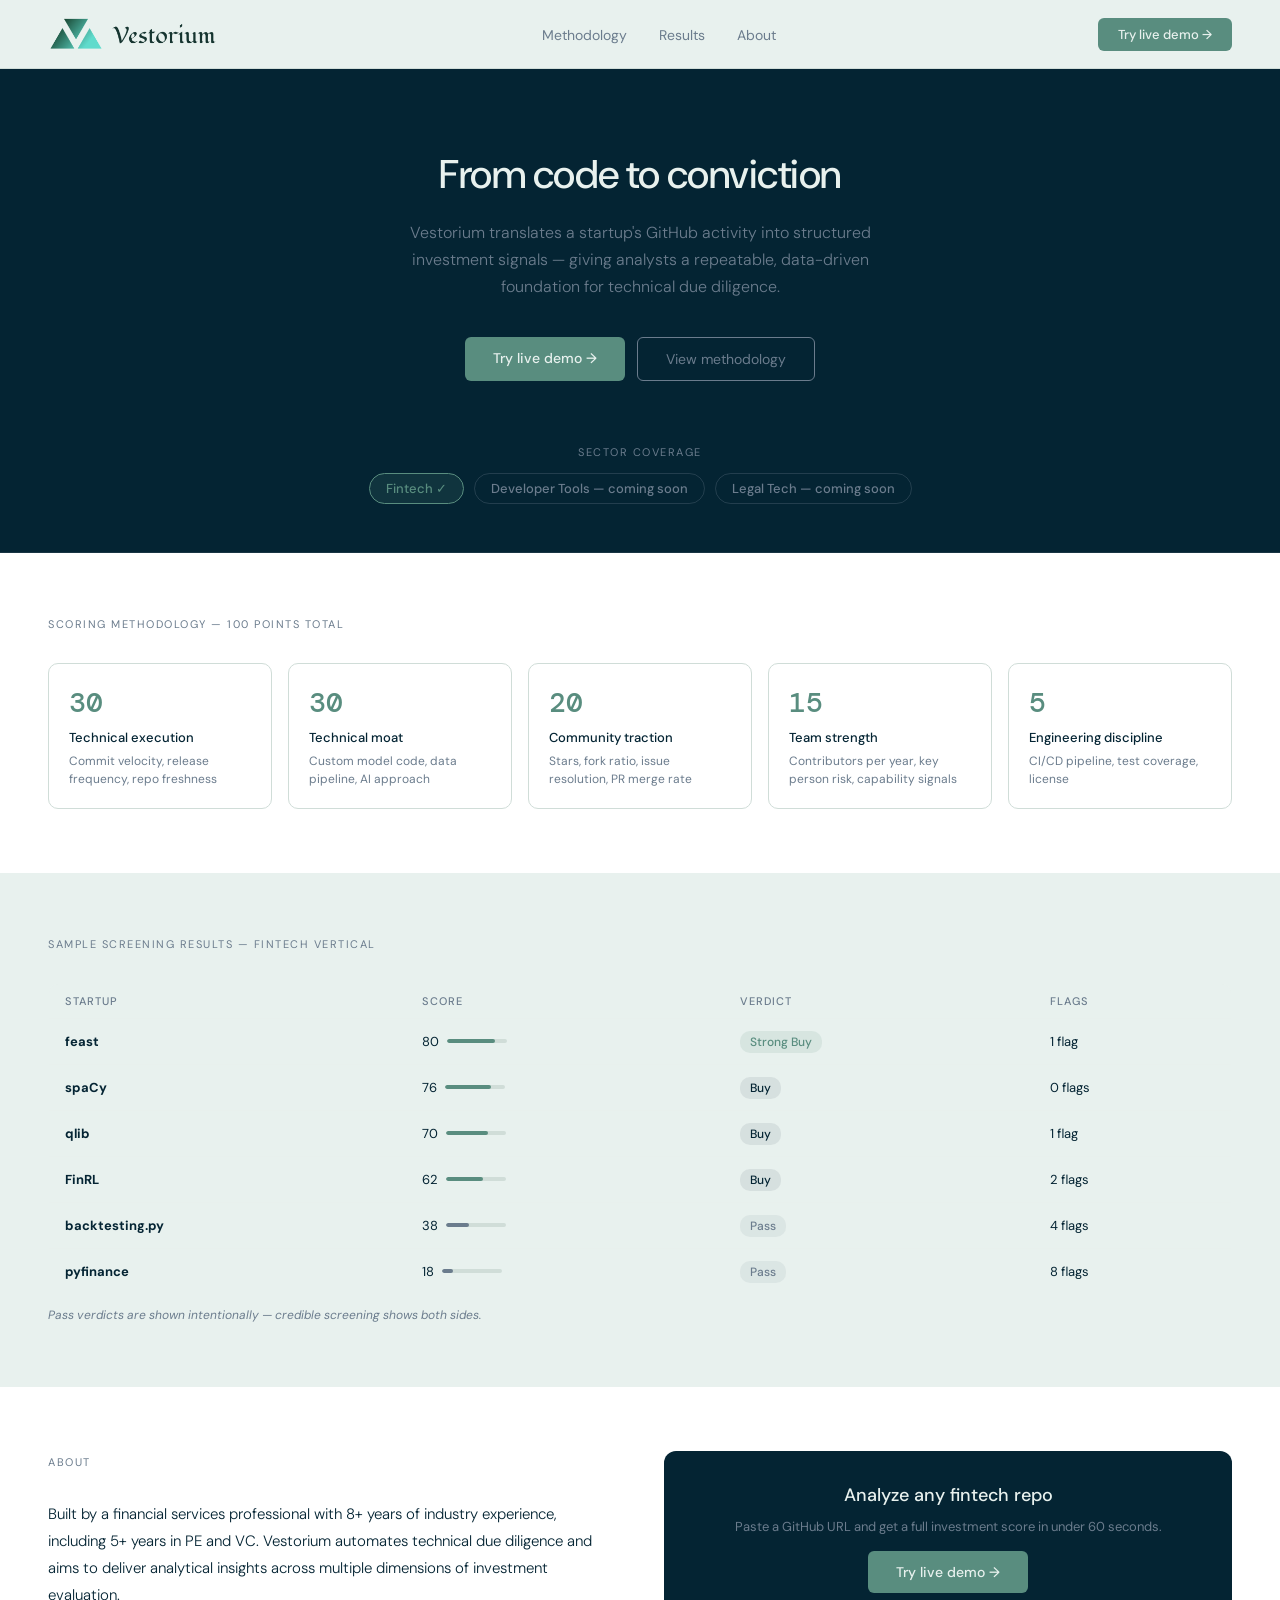
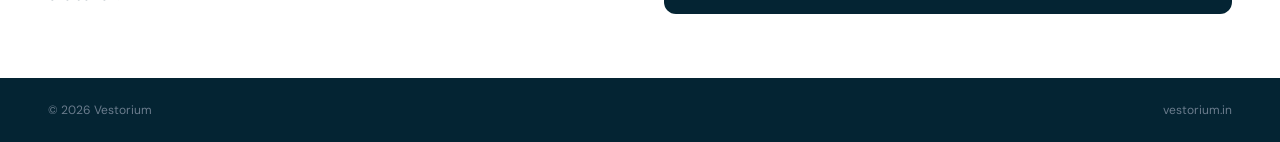
==== index.html @ 1a046e19 "Add landing page" ====
<!DOCTYPE html>
<html lang="en">
<head>
    <meta charset="UTF-8">
    <meta name="viewport" content="width=device-width, initial-scale=1.0">
    <title>Vestorium — AI Startup Screener</title>
    <link href="https://fonts.googleapis.com/css2?family=DM+Sans:wght@300;400;500;600&family=DM+Mono:wght@400;500&display=swap" rel="stylesheet">
    <style>
        * { margin: 0; padding: 0; box-sizing: border-box; }

        :root {
            --navy:  #042433;
            --sage:  #E8F1EE;
            --teal:  #598D7F;
            --slate: #6B7C8D;
            --white: #ffffff;
        }

        body {
            font-family: 'DM Sans', sans-serif;
            background: var(--white);
            color: var(--navy);
        }

        /* ── Navigation ─────────────────────────────────── */
        nav {
            position: sticky;
            top: 0;
            z-index: 100;
            background: var(--sage);
            display: flex;
            justify-content: space-between;
            align-items: center;
            padding: 16px 48px;
            border-bottom: 1px solid #d0ddd8;
        }

        .nav-logo {
            display: flex;
            align-items: center;
            gap: 10px;
        }

        .nav-logo img {
            height: 36px;
        }

        .nav-links {
            display: flex;
            gap: 32px;
            list-style: none;
        }

        .nav-links a {
            color: var(--slate);
            text-decoration: none;
            font-size: 14px;
            transition: color 0.2s;
        }

        .nav-links a:hover { color: var(--navy); }

        .nav-cta {
            background: var(--teal);
            color: var(--sage);
            font-size: 13px;
            font-weight: 500;
            padding: 8px 20px;
            border-radius: 6px;
            text-decoration: none;
            transition: background 0.2s;
        }

        .nav-cta:hover { background: #4a7a6d; }

        /* ── Hero ───────────────────────────────────────── */
        .hero {
            background: var(--navy);
            padding: 80px 48px 64px;
            text-align: center;
        }

        .hero h1 {
            font-size: 40px;
            font-weight: 500;
            color: var(--sage);
            line-height: 1.25;
            margin-bottom: 20px;
            letter-spacing: -0.5px;
        }

        .hero p {
            font-size: 16px;
            color: var(--slate);
            max-width: 520px;
            margin: 0 auto 36px;
            line-height: 1.7;
            font-weight: 300;
        }

        .hero-buttons {
            display: flex;
            gap: 12px;
            justify-content: center;
        }

        .btn-primary {
            background: var(--teal);
            color: var(--sage);
            font-size: 14px;
            font-weight: 500;
            padding: 12px 28px;
            border-radius: 6px;
            text-decoration: none;
            transition: background 0.2s;
        }

        .btn-primary:hover { background: #4a7a6d; }

        .btn-secondary {
            border: 1px solid var(--slate);
            color: var(--slate);
            font-size: 14px;
            padding: 12px 28px;
            border-radius: 6px;
            text-decoration: none;
            transition: all 0.2s;
        }

        .btn-secondary:hover {
            border-color: var(--sage);
            color: var(--sage);
        }

        /* ── Sector Coverage ────────────────────────────── */
        .sector-coverage {
            background: var(--navy);
            padding: 0 48px 48px;
            text-align: center;
            border-bottom: 1px solid rgba(255,255,255,0.08);
        }

        .sector-label {
            font-size: 11px;
            color: var(--slate);
            text-transform: uppercase;
            letter-spacing: 1.5px;
            margin-bottom: 14px;
        }

        .sector-tags {
            display: flex;
            gap: 10px;
            justify-content: center;
            flex-wrap: wrap;
        }

        .sector-tag {
            font-size: 13px;
            padding: 6px 16px;
            border-radius: 20px;
            font-weight: 500;
        }

        .sector-tag.active {
            background: rgba(89,141,127,0.15);
            color: var(--teal);
            border: 1px solid var(--teal);
        }

        .sector-tag.soon {
            background: transparent;
            color: var(--slate);
            border: 1px solid rgba(107,124,141,0.3);
        }

        /* ── Section wrapper ────────────────────────────── */
        .section {
            padding: 64px 48px;
        }

        .section-alt { background: var(--sage); }

        .section-label {
            font-size: 11px;
            color: var(--slate);
            text-transform: uppercase;
            letter-spacing: 1.5px;
            margin-bottom: 32px;
        }

        /* ── Methodology ────────────────────────────────── */
        .methodology-grid {
            display: grid;
            grid-template-columns: repeat(5, 1fr);
            gap: 16px;
        }

        .methodology-card {
            background: var(--white);
            border: 1px solid #d0ddd8;
            border-radius: 10px;
            padding: 20px;
        }

        .methodology-card .points {
            font-family: 'DM Mono', monospace;
            font-size: 28px;
            font-weight: 500;
            color: var(--teal);
            margin-bottom: 8px;
        }

        .methodology-card .dim-name {
            font-size: 13px;
            font-weight: 500;
            color: var(--navy);
            margin-bottom: 6px;
        }

        .methodology-card .dim-detail {
            font-size: 12px;
            color: var(--slate);
            line-height: 1.5;
        }

        /* ── Sample Results ─────────────────────────────── */
        .results-table {
            width: 100%;
            border-collapse: collapse;
            border: 1px solid #d0ddd8;
            border-radius: 10px;
            overflow: hidden;
            font-size: 13px;
        }

        .results-table th {
            background: var(--sage);
            padding: 10px 16px;
            text-align: left;
            font-size: 11px;
            font-weight: 500;
            color: var(--slate);
            text-transform: uppercase;
            letter-spacing: 1px;
        }

        .results-table td {
            padding: 14px 16px;
            border-top: 1px solid #e8f0ed;
            color: var(--navy);
        }

        .verdict-strong-buy {
            background: rgba(89,141,127,0.12);
            color: var(--teal);
            padding: 3px 10px;
            border-radius: 10px;
            font-size: 12px;
            font-weight: 500;
        }

        .verdict-buy {
            background: rgba(4,36,51,0.08);
            color: var(--navy);
            padding: 3px 10px;
            border-radius: 10px;
            font-size: 12px;
            font-weight: 500;
        }

        .verdict-pass {
            background: rgba(107,124,141,0.1);
            color: var(--slate);
            padding: 3px 10px;
            border-radius: 10px;
            font-size: 12px;
            font-weight: 500;
        }

        .score-bar-wrap {
            display: flex;
            align-items: center;
            gap: 8px;
        }

        .score-bar-bg {
            width: 60px;
            height: 4px;
            background: #d0ddd8;
            border-radius: 2px;
            overflow: hidden;
        }

        .score-bar-fill {
            height: 4px;
            background: var(--teal);
            border-radius: 2px;
        }

        .score-bar-fill.pass { background: var(--slate); }

        .results-disclaimer {
            font-size: 12px;
            color: var(--slate);
            margin-top: 12px;
            font-style: italic;
        }

        /* ── About + CTA ────────────────────────────────── */
        .about-cta-grid {
            display: grid;
            grid-template-columns: 1fr 1fr;
            gap: 48px;
            align-items: center;
        }

        .about-text {
            font-size: 15px;
            color: var(--navy);
            line-height: 1.8;
            font-weight: 300;
        }

        .cta-box {
            background: var(--navy);
            border-radius: 12px;
            padding: 32px;
            text-align: center;
        }

        .cta-box h3 {
            color: var(--sage);
            font-size: 18px;
            font-weight: 500;
            margin-bottom: 10px;
        }

        .cta-box p {
            color: var(--slate);
            font-size: 13px;
            margin-bottom: 24px;
            line-height: 1.6;
        }

        /* ── Footer ─────────────────────────────────────── */
        footer {
            background: var(--navy);
            padding: 24px 48px;
            display: flex;
            justify-content: space-between;
            align-items: center;
        }

        footer span {
            font-size: 12px;
            color: var(--slate);
        }
    </style>
</head>
<body>

    <!-- Navigation -->
    <nav>
        <div class="nav-logo">
            <img src="Assets/VestoriumLogo.png" alt="Vestorium">
        </div>
        <ul class="nav-links">
            <li><a href="#methodology">Methodology</a></li>
            <li><a href="#results">Results</a></li>
            <li><a href="#about">About</a></li>
        </ul>
        <a href="https://vestorium.streamlit.app" target="_blank" class="nav-cta">Try live demo →</a>
    </nav>

    <!-- Hero -->
    <section class="hero">
        <h1>From code to conviction</h1>
        <p>Vestorium translates a startup's GitHub activity into structured investment signals — giving analysts a repeatable, data-driven foundation for technical due diligence.</p>
        <div class="hero-buttons">
            <a href="https://vestorium.streamlit.app" target="_blank" class="btn-primary">Try live demo →</a>
            <a href="#methodology" class="btn-secondary">View methodology</a>
        </div>
    </section>

    <!-- Sector Coverage -->
    <section class="sector-coverage">
        <p class="sector-label">Sector Coverage</p>
        <div class="sector-tags">
            <span class="sector-tag active">Fintech ✓</span>
            <span class="sector-tag soon">Developer Tools — coming soon</span>
            <span class="sector-tag soon">Legal Tech — coming soon</span>
        </div>
    </section>

    <!-- Methodology -->
    <section class="section" id="methodology">
        <p class="section-label">Scoring methodology — 100 points total</p>
        <div class="methodology-grid">
            <div class="methodology-card">
                <div class="points">30</div>
                <div class="dim-name">Technical execution</div>
                <div class="dim-detail">Commit velocity, release frequency, repo freshness</div>
            </div>
            <div class="methodology-card">
                <div class="points">30</div>
                <div class="dim-name">Technical moat</div>
                <div class="dim-detail">Custom model code, data pipeline, AI approach</div>
            </div>
            <div class="methodology-card">
                <div class="points">20</div>
                <div class="dim-name">Community traction</div>
                <div class="dim-detail">Stars, fork ratio, issue resolution, PR merge rate</div>
            </div>
            <div class="methodology-card">
                <div class="points">15</div>
                <div class="dim-name">Team strength</div>
                <div class="dim-detail">Contributors per year, key person risk, capability signals</div>
            </div>
            <div class="methodology-card">
                <div class="points">5</div>
                <div class="dim-name">Engineering discipline</div>
                <div class="dim-detail">CI/CD pipeline, test coverage, license</div>
            </div>
        </div>
    </section>

    <!-- Sample Results -->
    <section class="section section-alt" id="results">
        <p class="section-label">Sample screening results — fintech vertical</p>
        <table class="results-table">
            <thead>
                <tr>
                    <th>Startup</th>
                    <th>Score</th>
                    <th>Verdict</th>
                    <th>Flags</th>
                </tr>
            </thead>
            <tbody>
                <tr>
                    <td><strong>feast</strong></td>
                    <td><div class="score-bar-wrap"><span>80</span><div class="score-bar-bg"><div class="score-bar-fill" style="width:80%"></div></div></div></td>
                    <td><span class="verdict-strong-buy">Strong Buy</span></td>
                    <td>1 flag</td>
                </tr>
                <tr>
                    <td><strong>spaCy</strong></td>
                    <td><div class="score-bar-wrap"><span>76</span><div class="score-bar-bg"><div class="score-bar-fill" style="width:76%"></div></div></div></td>
                    <td><span class="verdict-buy">Buy</span></td>
                    <td>0 flags</td>
                </tr>
                <tr>
                    <td><strong>qlib</strong></td>
                    <td><div class="score-bar-wrap"><span>70</span><div class="score-bar-bg"><div class="score-bar-fill" style="width:70%"></div></div></div></td>
                    <td><span class="verdict-buy">Buy</span></td>
                    <td>1 flag</td>
                </tr>
                <tr>
                    <td><strong>FinRL</strong></td>
                    <td><div class="score-bar-wrap"><span>62</span><div class="score-bar-bg"><div class="score-bar-fill" style="width:62%"></div></div></div></td>
                    <td><span class="verdict-buy">Buy</span></td>
                    <td>2 flags</td>
                </tr>
                <tr>
                    <td><strong>backtesting.py</strong></td>
                    <td><div class="score-bar-wrap"><span>38</span><div class="score-bar-bg"><div class="score-bar-fill pass" style="width:38%"></div></div></div></td>
                    <td><span class="verdict-pass">Pass</span></td>
                    <td>4 flags</td>
                </tr>
                <tr>
                    <td><strong>pyfinance</strong></td>
                    <td><div class="score-bar-wrap"><span>18</span><div class="score-bar-bg"><div class="score-bar-fill pass" style="width:18%"></div></div></div></td>
                    <td><span class="verdict-pass">Pass</span></td>
                    <td>8 flags</td>
                </tr>
            </tbody>
        </table>
        <p class="results-disclaimer">Pass verdicts are shown intentionally — credible screening shows both sides.</p>
    </section>

    <!-- About + CTA -->
    <section class="section" id="about">
        <div class="about-cta-grid">
            <div>
                <p class="section-label">About</p>
                <p class="about-text">Built by a financial services professional with 8+ years of industry experience, including 5+ years in PE and VC. Vestorium automates technical due diligence and aims to deliver analytical insights across multiple dimensions of investment evaluation.</p>
            </div>
            <div class="cta-box">
                <h3>Analyze any fintech repo</h3>
                <p>Paste a GitHub URL and get a full investment score in under 60 seconds.</p>
                <a href="https://vestorium.streamlit.app" target="_blank" class="btn-primary">Try live demo →</a>
            </div>
        </div>
    </section>

    <!-- Footer -->
    <footer>
        <span>© 2026 Vestorium</span>
        <span>vestorium.in</span>
    </footer>

</body>
</html>
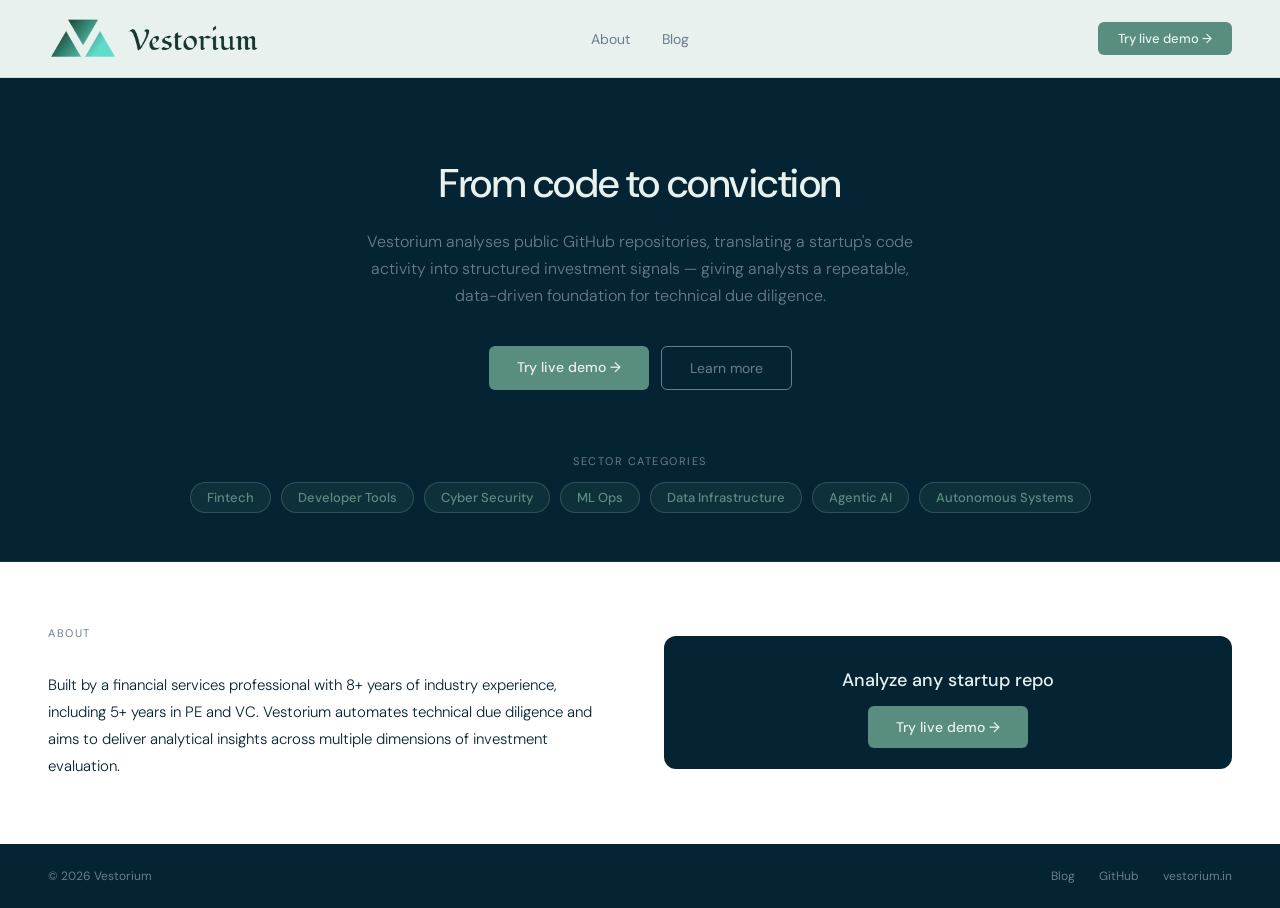
==== commit 89d8e6b2: "UI overhaul: app.py redesign and index.html updates Co-Authored-By: Claude Sonnet 4.6 <noreply@anthr" ====
--- a/index.html
+++ b/index.html
@@ -28,8 +28,8 @@
             top: 0;
             z-index: 100;
             background: var(--sage);
-            display: flex;
-            justify-content: space-between;
+            display: grid;
+            grid-template-columns: 1fr auto 1fr;
             align-items: center;
             padding: 16px 48px;
             border-bottom: 1px solid #d0ddd8;
@@ -38,17 +38,18 @@
         .nav-logo {
             display: flex;
             align-items: center;
-            gap: 10px;
+            justify-self: start;
         }
 
         .nav-logo img {
-            height: 36px;
+            height: 45px;
         }
 
         .nav-links {
             display: flex;
             gap: 32px;
             list-style: none;
+            justify-self: center;
         }
 
         .nav-links a {
@@ -69,6 +70,7 @@
             border-radius: 6px;
             text-decoration: none;
             transition: background 0.2s;
+            justify-self: end;
         }
 
         .nav-cta:hover { background: #4a7a6d; }
@@ -92,7 +94,7 @@
         .hero p {
             font-size: 16px;
             color: var(--slate);
-            max-width: 520px;
+            max-width: 560px;
             margin: 0 auto 36px;
             line-height: 1.7;
             font-weight: 300;
@@ -132,7 +134,7 @@
             color: var(--sage);
         }
 
-        /* ── Sector Coverage ────────────────────────────── */
+        /* ── Sector Categories ──────────────────────────── */
         .sector-coverage {
             background: var(--navy);
             padding: 0 48px 48px;
@@ -160,18 +162,9 @@
             padding: 6px 16px;
             border-radius: 20px;
             font-weight: 500;
-        }
-
-        .sector-tag.active {
-            background: rgba(89,141,127,0.15);
+            background: rgba(89,141,127,0.12);
             color: var(--teal);
-            border: 1px solid var(--teal);
-        }
-
-        .sector-tag.soon {
-            background: transparent;
-            color: var(--slate);
-            border: 1px solid rgba(107,124,141,0.3);
+            border: 1px solid rgba(89,141,127,0.4);
         }
 
         /* ── Section wrapper ────────────────────────────── */
@@ -179,132 +172,12 @@
             padding: 64px 48px;
         }
 
-        .section-alt { background: var(--sage); }
-
         .section-label {
             font-size: 11px;
             color: var(--slate);
             text-transform: uppercase;
             letter-spacing: 1.5px;
             margin-bottom: 32px;
-        }
-
-        /* ── Methodology ────────────────────────────────── */
-        .methodology-grid {
-            display: grid;
-            grid-template-columns: repeat(5, 1fr);
-            gap: 16px;
-        }
-
-        .methodology-card {
-            background: var(--white);
-            border: 1px solid #d0ddd8;
-            border-radius: 10px;
-            padding: 20px;
-        }
-
-        .methodology-card .points {
-            font-family: 'DM Mono', monospace;
-            font-size: 28px;
-            font-weight: 500;
-            color: var(--teal);
-            margin-bottom: 8px;
-        }
-
-        .methodology-card .dim-name {
-            font-size: 13px;
-            font-weight: 500;
-            color: var(--navy);
-            margin-bottom: 6px;
-        }
-
-        .methodology-card .dim-detail {
-            font-size: 12px;
-            color: var(--slate);
-            line-height: 1.5;
-        }
-
-        /* ── Sample Results ─────────────────────────────── */
-        .results-table {
-            width: 100%;
-            border-collapse: collapse;
-            border: 1px solid #d0ddd8;
-            border-radius: 10px;
-            overflow: hidden;
-            font-size: 13px;
-        }
-
-        .results-table th {
-            background: var(--sage);
-            padding: 10px 16px;
-            text-align: left;
-            font-size: 11px;
-            font-weight: 500;
-            color: var(--slate);
-            text-transform: uppercase;
-            letter-spacing: 1px;
-        }
-
-        .results-table td {
-            padding: 14px 16px;
-            border-top: 1px solid #e8f0ed;
-            color: var(--navy);
-        }
-
-        .verdict-strong-buy {
-            background: rgba(89,141,127,0.12);
-            color: var(--teal);
-            padding: 3px 10px;
-            border-radius: 10px;
-            font-size: 12px;
-            font-weight: 500;
-        }
-
-        .verdict-buy {
-            background: rgba(4,36,51,0.08);
-            color: var(--navy);
-            padding: 3px 10px;
-            border-radius: 10px;
-            font-size: 12px;
-            font-weight: 500;
-        }
-
-        .verdict-pass {
-            background: rgba(107,124,141,0.1);
-            color: var(--slate);
-            padding: 3px 10px;
-            border-radius: 10px;
-            font-size: 12px;
-            font-weight: 500;
-        }
-
-        .score-bar-wrap {
-            display: flex;
-            align-items: center;
-            gap: 8px;
-        }
-
-        .score-bar-bg {
-            width: 60px;
-            height: 4px;
-            background: #d0ddd8;
-            border-radius: 2px;
-            overflow: hidden;
-        }
-
-        .score-bar-fill {
-            height: 4px;
-            background: var(--teal);
-            border-radius: 2px;
-        }
-
-        .score-bar-fill.pass { background: var(--slate); }
-
-        .results-disclaimer {
-            font-size: 12px;
-            color: var(--slate);
-            margin-top: 12px;
-            font-style: italic;
         }
 
         /* ── About + CTA ────────────────────────────────── */
@@ -333,14 +206,7 @@
             color: var(--sage);
             font-size: 18px;
             font-weight: 500;
-            margin-bottom: 10px;
-        }
-
-        .cta-box p {
-            color: var(--slate);
-            font-size: 13px;
             margin-bottom: 24px;
-            line-height: 1.6;
         }
 
         /* ── Footer ─────────────────────────────────────── */
@@ -356,6 +222,44 @@
             font-size: 12px;
             color: var(--slate);
         }
+
+        footer a {
+            font-size: 12px;
+            color: var(--slate);
+            text-decoration: none;
+            transition: color 0.2s;
+        }
+
+        footer a:hover { color: var(--sage); }
+
+        .footer-links {
+            display: flex;
+            gap: 24px;
+            align-items: center;
+        }
+
+        /* ── Responsive ─────────────────────────────────── */
+        @media (max-width: 768px) {
+            nav {
+                grid-template-columns: 1fr auto;
+                padding: 14px 24px;
+                gap: 12px;
+            }
+            .nav-links { display: none; }
+            .hero { padding: 56px 24px 48px; }
+            .hero h1 { font-size: 28px; }
+            .hero p { font-size: 15px; }
+            .hero-buttons { flex-direction: column; align-items: center; }
+            .section { padding: 48px 24px; }
+            .sector-coverage { padding: 0 24px 40px; }
+            .about-cta-grid { grid-template-columns: 1fr; gap: 32px; }
+            footer {
+                flex-direction: column;
+                gap: 12px;
+                text-align: center;
+                padding: 20px 24px;
+            }
+        }
     </style>
 </head>
 <body>
@@ -366,9 +270,8 @@
             <img src="Assets/VestoriumLogo.png" alt="Vestorium">
         </div>
         <ul class="nav-links">
-            <li><a href="#methodology">Methodology</a></li>
-            <li><a href="#results">Results</a></li>
             <li><a href="#about">About</a></li>
+            <li><a href="#">Blog</a></li>
         </ul>
         <a href="https://vestorium.streamlit.app" target="_blank" class="nav-cta">Try live demo →</a>
     </nav>
@@ -376,107 +279,25 @@
     <!-- Hero -->
     <section class="hero">
         <h1>From code to conviction</h1>
-        <p>Vestorium translates a startup's GitHub activity into structured investment signals — giving analysts a repeatable, data-driven foundation for technical due diligence.</p>
+        <p>Vestorium analyses public GitHub repositories, translating a startup's code activity into structured investment signals — giving analysts a repeatable, data-driven foundation for technical due diligence.</p>
         <div class="hero-buttons">
             <a href="https://vestorium.streamlit.app" target="_blank" class="btn-primary">Try live demo →</a>
-            <a href="#methodology" class="btn-secondary">View methodology</a>
+            <a href="#about" class="btn-secondary">Learn more</a>
         </div>
     </section>
 
-    <!-- Sector Coverage -->
+    <!-- Sector Categories -->
     <section class="sector-coverage">
-        <p class="sector-label">Sector Coverage</p>
+        <p class="sector-label">Sector Categories</p>
         <div class="sector-tags">
-            <span class="sector-tag active">Fintech ✓</span>
-            <span class="sector-tag soon">Developer Tools — coming soon</span>
-            <span class="sector-tag soon">Legal Tech — coming soon</span>
-        </div>
-    </section>
-
-    <!-- Methodology -->
-    <section class="section" id="methodology">
-        <p class="section-label">Scoring methodology — 100 points total</p>
-        <div class="methodology-grid">
-            <div class="methodology-card">
-                <div class="points">30</div>
-                <div class="dim-name">Technical execution</div>
-                <div class="dim-detail">Commit velocity, release frequency, repo freshness</div>
-            </div>
-            <div class="methodology-card">
-                <div class="points">30</div>
-                <div class="dim-name">Technical moat</div>
-                <div class="dim-detail">Custom model code, data pipeline, AI approach</div>
-            </div>
-            <div class="methodology-card">
-                <div class="points">20</div>
-                <div class="dim-name">Community traction</div>
-                <div class="dim-detail">Stars, fork ratio, issue resolution, PR merge rate</div>
-            </div>
-            <div class="methodology-card">
-                <div class="points">15</div>
-                <div class="dim-name">Team strength</div>
-                <div class="dim-detail">Contributors per year, key person risk, capability signals</div>
-            </div>
-            <div class="methodology-card">
-                <div class="points">5</div>
-                <div class="dim-name">Engineering discipline</div>
-                <div class="dim-detail">CI/CD pipeline, test coverage, license</div>
-            </div>
-        </div>
-    </section>
-
-    <!-- Sample Results -->
-    <section class="section section-alt" id="results">
-        <p class="section-label">Sample screening results — fintech vertical</p>
-        <table class="results-table">
-            <thead>
-                <tr>
-                    <th>Startup</th>
-                    <th>Score</th>
-                    <th>Verdict</th>
-                    <th>Flags</th>
-                </tr>
-            </thead>
-            <tbody>
-                <tr>
-                    <td><strong>feast</strong></td>
-                    <td><div class="score-bar-wrap"><span>80</span><div class="score-bar-bg"><div class="score-bar-fill" style="width:80%"></div></div></div></td>
-                    <td><span class="verdict-strong-buy">Strong Buy</span></td>
-                    <td>1 flag</td>
-                </tr>
-                <tr>
-                    <td><strong>spaCy</strong></td>
-                    <td><div class="score-bar-wrap"><span>76</span><div class="score-bar-bg"><div class="score-bar-fill" style="width:76%"></div></div></div></td>
-                    <td><span class="verdict-buy">Buy</span></td>
-                    <td>0 flags</td>
-                </tr>
-                <tr>
-                    <td><strong>qlib</strong></td>
-                    <td><div class="score-bar-wrap"><span>70</span><div class="score-bar-bg"><div class="score-bar-fill" style="width:70%"></div></div></div></td>
-                    <td><span class="verdict-buy">Buy</span></td>
-                    <td>1 flag</td>
-                </tr>
-                <tr>
-                    <td><strong>FinRL</strong></td>
-                    <td><div class="score-bar-wrap"><span>62</span><div class="score-bar-bg"><div class="score-bar-fill" style="width:62%"></div></div></div></td>
-                    <td><span class="verdict-buy">Buy</span></td>
-                    <td>2 flags</td>
-                </tr>
-                <tr>
-                    <td><strong>backtesting.py</strong></td>
-                    <td><div class="score-bar-wrap"><span>38</span><div class="score-bar-bg"><div class="score-bar-fill pass" style="width:38%"></div></div></div></td>
-                    <td><span class="verdict-pass">Pass</span></td>
-                    <td>4 flags</td>
-                </tr>
-                <tr>
-                    <td><strong>pyfinance</strong></td>
-                    <td><div class="score-bar-wrap"><span>18</span><div class="score-bar-bg"><div class="score-bar-fill pass" style="width:18%"></div></div></div></td>
-                    <td><span class="verdict-pass">Pass</span></td>
-                    <td>8 flags</td>
-                </tr>
-            </tbody>
-        </table>
-        <p class="results-disclaimer">Pass verdicts are shown intentionally — credible screening shows both sides.</p>
+            <span class="sector-tag">Fintech</span>
+            <span class="sector-tag">Developer Tools</span>
+            <span class="sector-tag">Cyber Security</span>
+            <span class="sector-tag">ML Ops</span>
+            <span class="sector-tag">Data Infrastructure</span>
+            <span class="sector-tag">Agentic AI</span>
+            <span class="sector-tag">Autonomous Systems</span>
+        </div>
     </section>
 
     <!-- About + CTA -->
@@ -487,8 +308,7 @@
                 <p class="about-text">Built by a financial services professional with 8+ years of industry experience, including 5+ years in PE and VC. Vestorium automates technical due diligence and aims to deliver analytical insights across multiple dimensions of investment evaluation.</p>
             </div>
             <div class="cta-box">
-                <h3>Analyze any fintech repo</h3>
-                <p>Paste a GitHub URL and get a full investment score in under 60 seconds.</p>
+                <h3>Analyze any startup repo</h3>
                 <a href="https://vestorium.streamlit.app" target="_blank" class="btn-primary">Try live demo →</a>
             </div>
         </div>
@@ -497,8 +317,12 @@
     <!-- Footer -->
     <footer>
         <span>© 2026 Vestorium</span>
-        <span>vestorium.in</span>
+        <div class="footer-links">
+            <a href="#">Blog</a>
+            <a href="https://github.com/vestorium/vestorium" target="_blank">GitHub</a>
+            <span>vestorium.in</span>
+        </div>
     </footer>
 
 </body>
-</html>+</html>
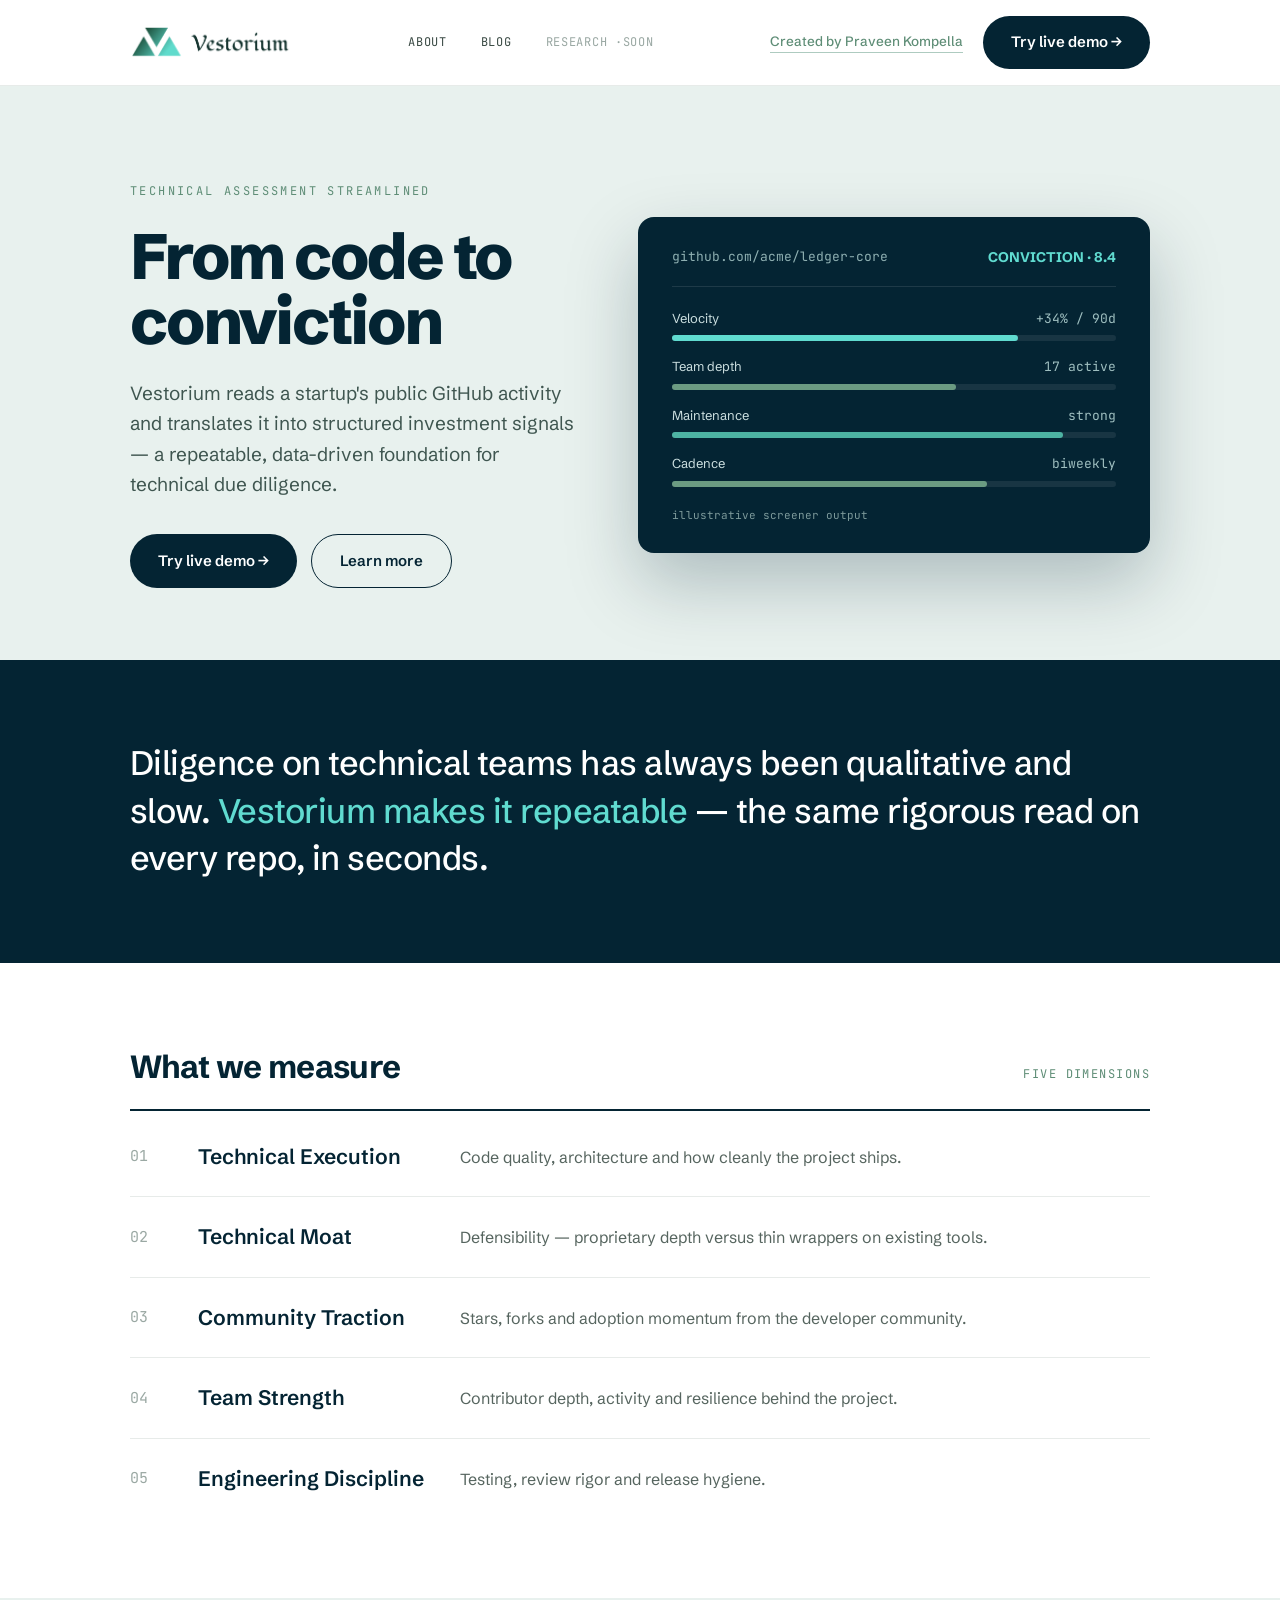
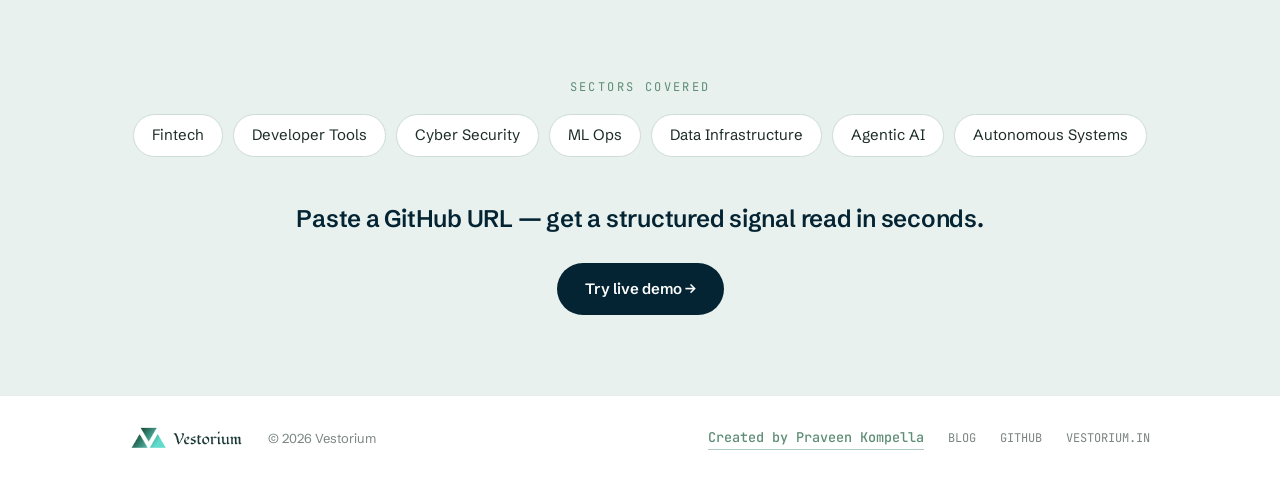
==== commit cf264ab6: "Landing page redesign: new layout, all 7 verticals, Substack blog link, mobile responsive" ====
--- a/index.html
+++ b/index.html
@@ -1,328 +1,247 @@
-<!DOCTYPE html>
+﻿<!DOCTYPE html>
 <html lang="en">
 <head>
-    <meta charset="UTF-8">
-    <meta name="viewport" content="width=device-width, initial-scale=1.0">
-    <title>Vestorium — AI Startup Screener</title>
-    <link href="https://fonts.googleapis.com/css2?family=DM+Sans:wght@300;400;500;600&family=DM+Mono:wght@400;500&display=swap" rel="stylesheet">
-    <style>
-        * { margin: 0; padding: 0; box-sizing: border-box; }
-
-        :root {
-            --navy:  #042433;
-            --sage:  #E8F1EE;
-            --teal:  #598D7F;
-            --slate: #6B7C8D;
-            --white: #ffffff;
-        }
-
-        body {
-            font-family: 'DM Sans', sans-serif;
-            background: var(--white);
-            color: var(--navy);
-        }
-
-        /* ── Navigation ─────────────────────────────────── */
-        nav {
-            position: sticky;
-            top: 0;
-            z-index: 100;
-            background: var(--sage);
-            display: grid;
-            grid-template-columns: 1fr auto 1fr;
-            align-items: center;
-            padding: 16px 48px;
-            border-bottom: 1px solid #d0ddd8;
-        }
-
-        .nav-logo {
-            display: flex;
-            align-items: center;
-            justify-self: start;
-        }
-
-        .nav-logo img {
-            height: 45px;
-        }
-
-        .nav-links {
-            display: flex;
-            gap: 32px;
-            list-style: none;
-            justify-self: center;
-        }
-
-        .nav-links a {
-            color: var(--slate);
-            text-decoration: none;
-            font-size: 14px;
-            transition: color 0.2s;
-        }
-
-        .nav-links a:hover { color: var(--navy); }
-
-        .nav-cta {
-            background: var(--teal);
-            color: var(--sage);
-            font-size: 13px;
-            font-weight: 500;
-            padding: 8px 20px;
-            border-radius: 6px;
-            text-decoration: none;
-            transition: background 0.2s;
-            justify-self: end;
-        }
-
-        .nav-cta:hover { background: #4a7a6d; }
-
-        /* ── Hero ───────────────────────────────────────── */
-        .hero {
-            background: var(--navy);
-            padding: 80px 48px 64px;
-            text-align: center;
-        }
-
-        .hero h1 {
-            font-size: 40px;
-            font-weight: 500;
-            color: var(--sage);
-            line-height: 1.25;
-            margin-bottom: 20px;
-            letter-spacing: -0.5px;
-        }
-
-        .hero p {
-            font-size: 16px;
-            color: var(--slate);
-            max-width: 560px;
-            margin: 0 auto 36px;
-            line-height: 1.7;
-            font-weight: 300;
-        }
-
-        .hero-buttons {
-            display: flex;
-            gap: 12px;
-            justify-content: center;
-        }
-
-        .btn-primary {
-            background: var(--teal);
-            color: var(--sage);
-            font-size: 14px;
-            font-weight: 500;
-            padding: 12px 28px;
-            border-radius: 6px;
-            text-decoration: none;
-            transition: background 0.2s;
-        }
-
-        .btn-primary:hover { background: #4a7a6d; }
-
-        .btn-secondary {
-            border: 1px solid var(--slate);
-            color: var(--slate);
-            font-size: 14px;
-            padding: 12px 28px;
-            border-radius: 6px;
-            text-decoration: none;
-            transition: all 0.2s;
-        }
-
-        .btn-secondary:hover {
-            border-color: var(--sage);
-            color: var(--sage);
-        }
-
-        /* ── Sector Categories ──────────────────────────── */
-        .sector-coverage {
-            background: var(--navy);
-            padding: 0 48px 48px;
-            text-align: center;
-            border-bottom: 1px solid rgba(255,255,255,0.08);
-        }
-
-        .sector-label {
-            font-size: 11px;
-            color: var(--slate);
-            text-transform: uppercase;
-            letter-spacing: 1.5px;
-            margin-bottom: 14px;
-        }
-
-        .sector-tags {
-            display: flex;
-            gap: 10px;
-            justify-content: center;
-            flex-wrap: wrap;
-        }
-
-        .sector-tag {
-            font-size: 13px;
-            padding: 6px 16px;
-            border-radius: 20px;
-            font-weight: 500;
-            background: rgba(89,141,127,0.12);
-            color: var(--teal);
-            border: 1px solid rgba(89,141,127,0.4);
-        }
-
-        /* ── Section wrapper ────────────────────────────── */
-        .section {
-            padding: 64px 48px;
-        }
-
-        .section-label {
-            font-size: 11px;
-            color: var(--slate);
-            text-transform: uppercase;
-            letter-spacing: 1.5px;
-            margin-bottom: 32px;
-        }
-
-        /* ── About + CTA ────────────────────────────────── */
-        .about-cta-grid {
-            display: grid;
-            grid-template-columns: 1fr 1fr;
-            gap: 48px;
-            align-items: center;
-        }
-
-        .about-text {
-            font-size: 15px;
-            color: var(--navy);
-            line-height: 1.8;
-            font-weight: 300;
-        }
-
-        .cta-box {
-            background: var(--navy);
-            border-radius: 12px;
-            padding: 32px;
-            text-align: center;
-        }
-
-        .cta-box h3 {
-            color: var(--sage);
-            font-size: 18px;
-            font-weight: 500;
-            margin-bottom: 24px;
-        }
-
-        /* ── Footer ─────────────────────────────────────── */
-        footer {
-            background: var(--navy);
-            padding: 24px 48px;
-            display: flex;
-            justify-content: space-between;
-            align-items: center;
-        }
-
-        footer span {
-            font-size: 12px;
-            color: var(--slate);
-        }
-
-        footer a {
-            font-size: 12px;
-            color: var(--slate);
-            text-decoration: none;
-            transition: color 0.2s;
-        }
-
-        footer a:hover { color: var(--sage); }
-
-        .footer-links {
-            display: flex;
-            gap: 24px;
-            align-items: center;
-        }
-
-        /* ── Responsive ─────────────────────────────────── */
-        @media (max-width: 768px) {
-            nav {
-                grid-template-columns: 1fr auto;
-                padding: 14px 24px;
-                gap: 12px;
-            }
-            .nav-links { display: none; }
-            .hero { padding: 56px 24px 48px; }
-            .hero h1 { font-size: 28px; }
-            .hero p { font-size: 15px; }
-            .hero-buttons { flex-direction: column; align-items: center; }
-            .section { padding: 48px 24px; }
-            .sector-coverage { padding: 0 24px 40px; }
-            .about-cta-grid { grid-template-columns: 1fr; gap: 32px; }
-            footer {
-                flex-direction: column;
-                gap: 12px;
-                text-align: center;
-                padding: 20px 24px;
-            }
-        }
-    </style>
+<meta charset="utf-8">
+<meta name="viewport" content="width=device-width, initial-scale=1">
+<title>Vestorium — From code to conviction</title>
+<meta name="description" content="Vestorium reads a startup's public GitHub activity and translates it into structured investment signals — a repeatable, data-driven foundation for technical due diligence.">
+<link rel="preconnect" href="https://fonts.googleapis.com">
+<link rel="preconnect" href="https://fonts.gstatic.com" crossorigin>
+<link href="https://fonts.googleapis.com/css2?family=Schibsted+Grotesk:wght@400;500;600;700;800&family=JetBrains+Mono:wght@400;500&display=swap" rel="stylesheet">
+<style>
+  :root{
+    --navy:#042433; --mint:#e8f1ee; --teal:#60dbd0; --sage:#6b9b82;
+    --green:#4db3a3; --ink:#042433; --muted:#56655f; --soft:#3f5650;
+    --line:#e7ebe9; --mono:'JetBrains Mono',ui-monospace,monospace;
+    --sans:'Schibsted Grotesk','Helvetica Neue',Arial,sans-serif;
+    --maxw:1100px;
+  }
+  *{box-sizing:border-box}
+  html{scroll-behavior:smooth}
+  body{margin:0;font-family:var(--sans);color:var(--navy);background:#fff;-webkit-font-smoothing:antialiased;line-height:1.5}
+  a{color:inherit;text-decoration:none}
+  img{display:block}
+  ::selection{background:var(--teal);color:var(--navy)}
+  .wrap{max-width:var(--maxw);margin:0 auto;padding:0 40px}
+  .eyebrow{font-family:var(--mono);font-size:12px;letter-spacing:.2em;color:#5e8d76;text-transform:uppercase}
+  .btn{display:inline-flex;align-items:center;gap:9px;font-size:15px;font-weight:600;padding:15px 28px;border-radius:99px;white-space:nowrap;transition:transform .15s ease,opacity .15s ease;cursor:pointer}
+  .btn:hover{transform:translateY(-1px)}
+  .btn-dark{background:var(--navy);color:#fff}
+  .btn-teal{background:var(--teal);color:var(--navy);font-weight:700}
+  .btn-ghost{background:transparent;border:1px solid var(--navy);color:var(--navy)}
+  .credit{font-size:13.5px;font-weight:500;color:#5e8d76;border-bottom:1px solid #aecbc0;padding-bottom:1px;white-space:nowrap}
+
+  /* NAV */
+  header.nav{position:sticky;top:0;z-index:30;background:rgba(255,255,255,.85);backdrop-filter:blur(8px);border-bottom:1px solid var(--line)}
+  .nav-inner{display:flex;align-items:center;justify-content:space-between;padding:16px 40px;max-width:var(--maxw);margin:0 auto}
+  .nav .logo{height:34px;width:auto}
+  .nav-links{display:flex;align-items:center;gap:34px;font-family:var(--mono);font-size:12px;letter-spacing:.06em}
+  .nav-links a{color:#3a4a44}
+  .nav-links .soon{color:#9aa8a3}
+  .nav-right{display:flex;align-items:center;gap:20px}
+  .nav-toggle{display:none;flex-direction:column;gap:5px;background:none;border:0;cursor:pointer;padding:8px}
+  .nav-toggle span{width:22px;height:2px;background:#3a4a44;display:block}
+
+  /* HERO */
+  .hero{background:var(--mint);padding:96px 0 72px}
+  .hero-grid{display:flex;gap:64px;align-items:center}
+  .hero-copy{flex:1}
+  .hero h1{font-size:64px;line-height:1.02;font-weight:800;margin:24px 0;letter-spacing:-.035em}
+  .hero p{font-size:19px;line-height:1.6;color:var(--soft);margin:0 0 34px;max-width:480px}
+  .hero-cta{display:flex;gap:14px;flex-wrap:wrap}
+  .card{flex:1;background:var(--navy);border-radius:16px;padding:30px 34px;box-shadow:0 30px 70px rgba(4,36,51,.25)}
+  .card-head{display:flex;align-items:center;justify-content:space-between;margin-bottom:22px;padding-bottom:18px;border-bottom:1px solid rgba(255,255,255,.1)}
+  .card-repo{font-family:var(--mono);font-size:13px;color:#8fb0b2}
+  .card-score{font-size:14px;font-weight:700;color:var(--teal)}
+  .bars{display:flex;flex-direction:column;gap:16px}
+  .bar-top{display:flex;justify-content:space-between;font-size:13px;color:#cde0e1;margin-bottom:7px}
+  .bar-top .v{font-family:var(--mono);color:#9fbfc0}
+  .track{height:6px;border-radius:99px;background:rgba(255,255,255,.08)}
+  .fill{height:6px;border-radius:99px}
+  .card-foot{font-family:var(--mono);font-size:11px;color:#7d9a9b;margin-top:20px}
+
+  /* STATEMENT */
+  .statement{background:var(--navy);padding:80px 0}
+  .statement p{font-size:34px;line-height:1.4;font-weight:500;color:#fff;margin:0;letter-spacing:-.015em}
+  .statement .hl{color:var(--teal)}
+
+  /* MEASURE */
+  .measure{background:#fff;padding:80px 0}
+  .measure-head{display:flex;align-items:baseline;justify-content:space-between;border-bottom:2px solid var(--navy);padding-bottom:18px;margin-bottom:6px}
+  .measure-head h2{font-size:32px;font-weight:700;margin:0;letter-spacing:-.02em}
+  .measure-head .tag{font-family:var(--mono);font-size:12px;letter-spacing:.12em;color:#5e8d76}
+  .row{display:flex;align-items:center;gap:32px;padding:24px 0;border-bottom:1px solid var(--line)}
+  .row:last-child{border-bottom:0}
+  .row .num{font-family:var(--mono);font-size:15px;color:#9aa8a3;width:36px;flex:none}
+  .row .name{font-size:21px;font-weight:600;width:230px;flex:none}
+  .row .desc{font-size:16px;color:var(--muted)}
+
+  /* CTA */
+  .cta{background:var(--mint);padding:80px 0;text-align:center}
+  .chips{display:flex;flex-wrap:wrap;gap:10px;justify-content:center;margin:18px 0 44px}
+  .chip{font-size:15px;color:#1c2c28;background:#fff;border:1px solid #cddcd6;border-radius:99px;padding:9px 18px}
+  .cta .lead{font-size:24px;font-weight:600;margin:0 0 26px;letter-spacing:-.01em}
+
+  /* FOOTER */
+  footer{background:#fff;padding:30px 0;border-top:1px solid var(--line)}
+  .foot-inner{display:flex;align-items:center;justify-content:space-between;flex-wrap:wrap;gap:16px;max-width:var(--maxw);margin:0 auto;padding:0 40px}
+  .foot-left{display:flex;align-items:center;gap:24px}
+  .foot-left img{height:24px;width:auto}
+  .foot-left span{font-size:13px;color:#7a8580}
+  .foot-right{display:flex;gap:24px;align-items:center;font-family:var(--mono);font-size:12px;color:#7a8580}
+
+  /* RESPONSIVE */
+  @media (max-width:860px){
+    .wrap,.nav-inner,.foot-inner{padding-left:22px;padding-right:22px}
+    .nav-links{display:none}
+    .nav-right .credit{display:none}
+    .nav-toggle{display:flex}
+    .hero{padding:48px 0 44px}
+    .hero-grid{flex-direction:column;gap:32px;align-items:stretch}
+    .hero h1{font-size:44px;margin:16px 0}
+    .hero p{font-size:16px;max-width:none}
+    .hero-cta .btn{flex:1;justify-content:center}
+    .card{padding:22px}
+    .statement{padding:48px 0}
+    .statement p{font-size:23px}
+    .measure{padding:48px 0}
+    .measure-head h2{font-size:24px}
+    .row{flex-wrap:wrap;gap:6px 16px;padding:18px 0}
+    .row .name{font-size:18px;width:auto;flex:1 0 auto}
+    .row .desc{font-size:14px;flex:1 1 100%;padding-left:52px}
+    .cta{padding:52px 0}
+    .cta .lead{font-size:19px}
+    .chip{font-size:13px;padding:7px 14px}
+    .foot-inner{flex-direction:column;align-items:flex-start;gap:18px}
+  }
+  @media (max-width:420px){
+    .hero h1{font-size:38px}
+  }
+</style>
 </head>
 <body>
 
-    <!-- Navigation -->
-    <nav>
-        <div class="nav-logo">
-            <img src="Assets/VestoriumLogo.png" alt="Vestorium">
+  <!-- NAV -->
+  <header class="nav">
+    <div class="nav-inner">
+      <a href="/" aria-label="Vestorium home"><img class="logo" src="[data-uri]" alt="Vestorium"></a>
+      <nav class="nav-links">
+        <a href="#about">ABOUT</a>
+        <a href="https://vestorium.substack.com/">BLOG</a>
+        <span class="soon">RESEARCH ·SOON</span>
+      </nav>
+      <div class="nav-right">
+        <!-- TODO: point to portfolio page when live -->
+        <a class="credit" href="#">Created by Praveen Kompella</a>
+        <a class="btn btn-dark" href="/app">Try live demo →</a>
+        <button class="nav-toggle" aria-label="Menu"><span></span><span></span></button>
+      </div>
+    </div>
+  </header>
+
+  <!-- HERO -->
+  <section class="hero">
+    <div class="wrap hero-grid">
+      <div class="hero-copy">
+        <div class="eyebrow">Technical Assessment Streamlined</div>
+        <h1>From code to conviction</h1>
+        <p>Vestorium reads a startup's public GitHub activity and translates it into structured investment signals — a repeatable, data-driven foundation for technical due diligence.</p>
+        <div class="hero-cta">
+          <a class="btn btn-dark" href="/app">Try live demo →</a>
+          <a class="btn btn-ghost" href="#about">Learn more</a>
         </div>
-        <ul class="nav-links">
-            <li><a href="#about">About</a></li>
-            <li><a href="#">Blog</a></li>
-        </ul>
-        <a href="https://vestorium.streamlit.app" target="_blank" class="nav-cta">Try live demo →</a>
-    </nav>
-
-    <!-- Hero -->
-    <section class="hero">
-        <h1>From code to conviction</h1>
-        <p>Vestorium analyses public GitHub repositories, translating a startup's code activity into structured investment signals — giving analysts a repeatable, data-driven foundation for technical due diligence.</p>
-        <div class="hero-buttons">
-            <a href="https://vestorium.streamlit.app" target="_blank" class="btn-primary">Try live demo →</a>
-            <a href="#about" class="btn-secondary">Learn more</a>
+      </div>
+      <div class="card">
+        <div class="card-head">
+          <span class="card-repo">github.com/acme/ledger-core</span>
+          <span class="card-score">CONVICTION · 8.4</span>
         </div>
-    </section>
-
-    <!-- Sector Categories -->
-    <section class="sector-coverage">
-        <p class="sector-label">Sector Categories</p>
-        <div class="sector-tags">
-            <span class="sector-tag">Fintech</span>
-            <span class="sector-tag">Developer Tools</span>
-            <span class="sector-tag">Cyber Security</span>
-            <span class="sector-tag">ML Ops</span>
-            <span class="sector-tag">Data Infrastructure</span>
-            <span class="sector-tag">Agentic AI</span>
-            <span class="sector-tag">Autonomous Systems</span>
+        <div class="bars">
+          <div><div class="bar-top"><span>Velocity</span><span class="v">+34% / 90d</span></div><div class="track"><div class="fill" style="width:78%;background:var(--teal)"></div></div></div>
+          <div><div class="bar-top"><span>Team depth</span><span class="v">17 active</span></div><div class="track"><div class="fill" style="width:64%;background:var(--sage)"></div></div></div>
+          <div><div class="bar-top"><span>Maintenance</span><span class="v">strong</span></div><div class="track"><div class="fill" style="width:88%;background:var(--green)"></div></div></div>
+          <div><div class="bar-top"><span>Cadence</span><span class="v">biweekly</span></div><div class="track"><div class="fill" style="width:71%;background:var(--sage)"></div></div></div>
         </div>
-    </section>
-
-    <!-- About + CTA -->
-    <section class="section" id="about">
-        <div class="about-cta-grid">
-            <div>
-                <p class="section-label">About</p>
-                <p class="about-text">Built by a financial services professional with 8+ years of industry experience, including 5+ years in PE and VC. Vestorium automates technical due diligence and aims to deliver analytical insights across multiple dimensions of investment evaluation.</p>
-            </div>
-            <div class="cta-box">
-                <h3>Analyze any startup repo</h3>
-                <a href="https://vestorium.streamlit.app" target="_blank" class="btn-primary">Try live demo →</a>
-            </div>
-        </div>
-    </section>
-
-    <!-- Footer -->
-    <footer>
+        <div class="card-foot">illustrative screener output</div>
+      </div>
+    </div>
+  </section>
+
+  <!-- STATEMENT -->
+  <section class="statement" id="about">
+    <div class="wrap">
+      <p>Diligence on technical teams has always been qualitative and slow. <span class="hl">Vestorium makes it repeatable</span> — the same rigorous read on every repo, in seconds.</p>
+    </div>
+  </section>
+
+  <!-- WHAT WE MEASURE -->
+  <section class="measure">
+    <div class="wrap">
+      <div class="measure-head">
+        <h2>What we measure</h2>
+        <span class="tag">FIVE DIMENSIONS</span>
+      </div>
+      <div class="row"><span class="num">01</span><span class="name">Technical Execution</span><span class="desc">Code quality, architecture and how cleanly the project ships.</span></div>
+      <div class="row"><span class="num">02</span><span class="name">Technical Moat</span><span class="desc">Defensibility — proprietary depth versus thin wrappers on existing tools.</span></div>
+      <div class="row"><span class="num">03</span><span class="name">Community Traction</span><span class="desc">Stars, forks and adoption momentum from the developer community.</span></div>
+      <div class="row"><span class="num">04</span><span class="name">Team Strength</span><span class="desc">Contributor depth, activity and resilience behind the project.</span></div>
+      <div class="row"><span class="num">05</span><span class="name">Engineering Discipline</span><span class="desc">Testing, review rigor and release hygiene.</span></div>
+    </div>
+  </section>
+
+  <!-- CTA -->
+  <section class="cta">
+    <div class="wrap">
+      <div class="eyebrow">Sectors covered</div>
+      <div class="chips">
+        <span class="chip">Fintech</span>
+        <span class="chip">Developer Tools</span>
+        <span class="chip">Cyber Security</span>
+        <span class="chip">ML Ops</span>
+        <span class="chip">Data Infrastructure</span>
+        <span class="chip">Agentic AI</span>
+        <span class="chip">Autonomous Systems</span>
+      </div>
+      <p class="lead">Paste a GitHub URL — get a structured signal read in seconds.</p>
+      <a class="btn btn-dark" href="/app">Try live demo →</a>
+    </div>
+  </section>
+
+  <!-- FOOTER -->
+  <footer>
+    <div class="foot-inner">
+      <div class="foot-left">
+        <img src="[data-uri]" alt="Vestorium">
         <span>© 2026 Vestorium</span>
-        <div class="footer-links">
-            <a href="#">Blog</a>
-            <a href="https://github.com/vestorium/vestorium" target="_blank">GitHub</a>
-            <span>vestorium.in</span>
-        </div>
-    </footer>
+      </div>
+      <div class="foot-right">
+        <!-- TODO: point to portfolio page when live -->
+        <a class="credit" href="#">Created by Praveen Kompella</a>
+        <a href="https://vestorium.substack.com/">BLOG</a>
+        <a href="https://github.com/vestorium/vestorium">GITHUB</a>
+        <span>VESTORIUM.IN</span>
+      </div>
+    </div>
+  </footer>
+
+  <script>
+    // Minimal mobile menu: reveal nav links + credit inline
+    document.querySelector('.nav-toggle').addEventListener('click', function(){
+      var links = document.querySelector('.nav-links');
+      var open = links.style.display === 'flex';
+      links.style.display = open ? '' : 'flex';
+      links.style.flexDirection = 'column';
+      links.style.position = 'absolute';
+      links.style.top = '64px';
+      links.style.right = '22px';
+      links.style.gap = '16px';
+      links.style.background = '#fff';
+      links.style.padding = open ? '' : '16px 20px';
+      links.style.border = open ? '' : '1px solid var(--line)';
+      links.style.borderRadius = '12px';
+      links.style.boxShadow = open ? '' : '0 12px 30px rgba(0,0,0,.1)';
+    });
+  </script>
 
 </body>
 </html>
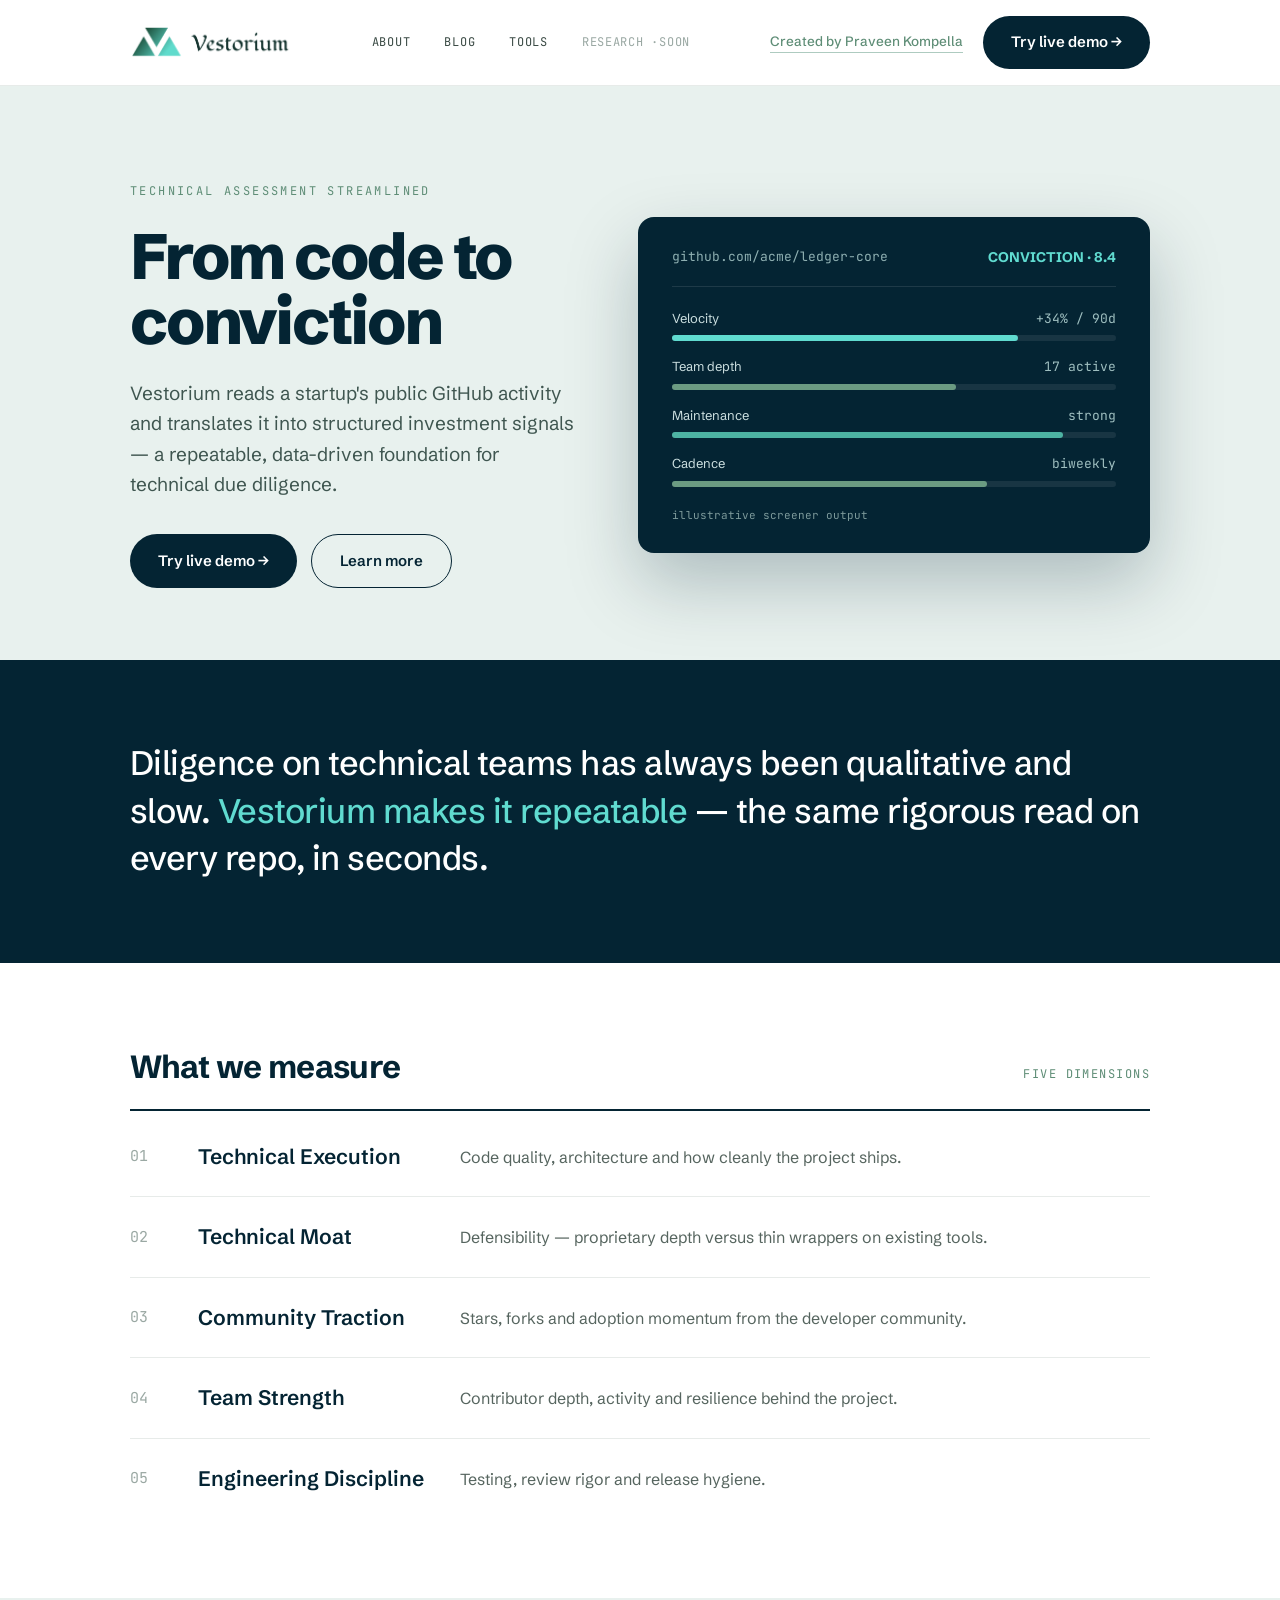
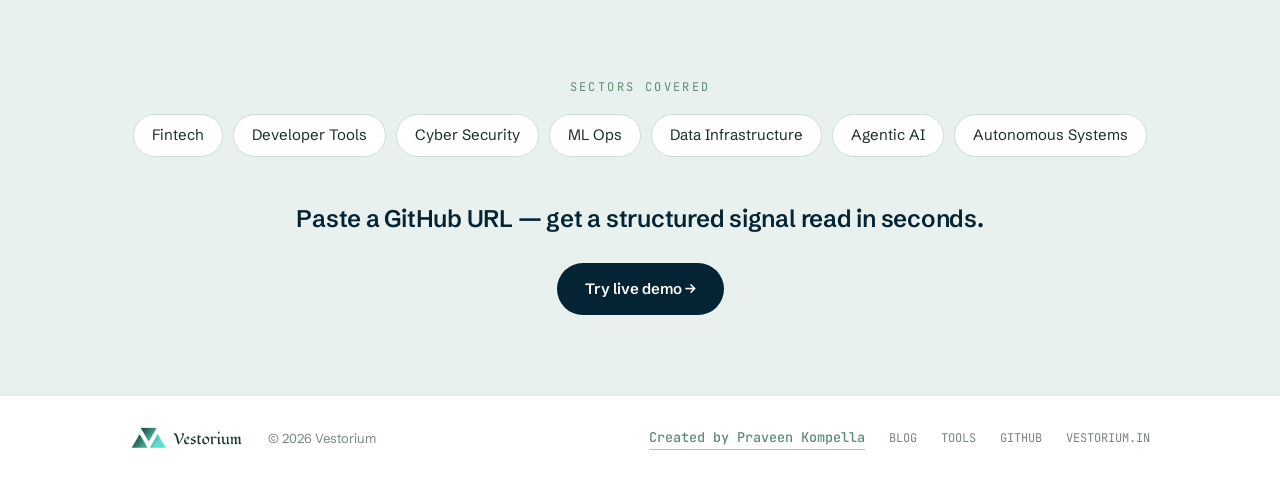
==== commit 7e2ed132: "Add TOOLS nav link" ====
--- a/index.html
+++ b/index.html
@@ -1,4 +1,4 @@
-﻿<!DOCTYPE html>
+<!DOCTYPE html>
 <html lang="en">
 <head>
 <meta charset="utf-8">
@@ -128,11 +128,12 @@
       <nav class="nav-links">
         <a href="#about">ABOUT</a>
         <a href="https://vestorium.substack.com/">BLOG</a>
+        <a href="/tools/">TOOLS</a>
         <span class="soon">RESEARCH ·SOON</span>
       </nav>
       <div class="nav-right">
         <!-- TODO: point to portfolio page when live -->
-        <a class="credit" href="#">Created by Praveen Kompella</a>
+        <a class="credit" href="/portfolio/">Created by Praveen Kompella</a>
         <a class="btn btn-dark" href="/app">Try live demo →</a>
         <button class="nav-toggle" aria-label="Menu"><span></span><span></span></button>
       </div>
@@ -216,8 +217,9 @@
       </div>
       <div class="foot-right">
         <!-- TODO: point to portfolio page when live -->
-        <a class="credit" href="#">Created by Praveen Kompella</a>
+        <a class="credit" href="/portfolio/">Created by Praveen Kompella</a>
         <a href="https://vestorium.substack.com/">BLOG</a>
+        <a href="/tools/">TOOLS</a>
         <a href="https://github.com/vestorium/vestorium">GITHUB</a>
         <span>VESTORIUM.IN</span>
       </div>
